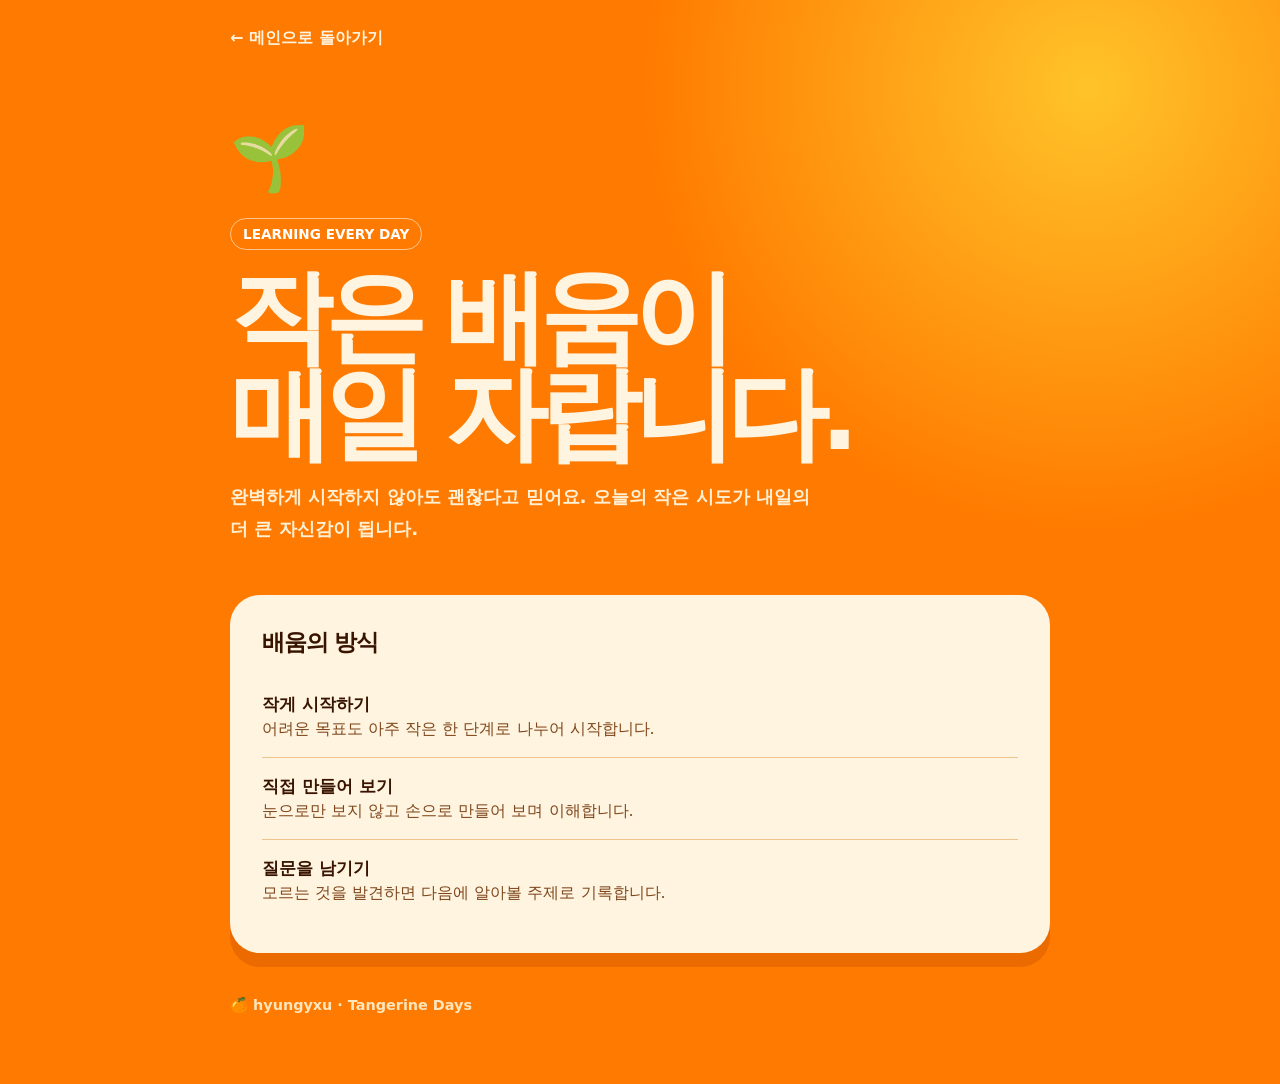
==== learning.html @ 4de5d896 "Add pages for homepage cards" ====
<!doctype html><html lang="ko"><head><meta charset="UTF-8" /><meta name="viewport" content="width=device-width,initial-scale=1.0" /><title>매일 배우기 · hyungyxu</title><link rel="stylesheet" href="detail.css" /></head><body><main class="wrap"><a class="back" href="index.html">← 메인으로 돌아가기</a><section class="hero"><div class="emoji">🌱</div><span class="tag">LEARNING EVERY DAY</span><h1>작은 배움이<br />매일 자랍니다.</h1><p class="lead">완벽하게 시작하지 않아도 괜찮다고 믿어요. 오늘의 작은 시도가 내일의 더 큰 자신감이 됩니다.</p></section><section class="panel"><h2>배움의 방식</h2><ul class="list"><li><strong>작게 시작하기</strong>어려운 목표도 아주 작은 한 단계로 나누어 시작합니다.</li><li><strong>직접 만들어 보기</strong>눈으로만 보지 않고 손으로 만들어 보며 이해합니다.</li><li><strong>질문을 남기기</strong>모르는 것을 발견하면 다음에 알아볼 주제로 기록합니다.</li></ul></section><footer>🍊 hyungyxu · Tangerine Days</footer></main></body></html>
---- detail.css ----
:root { --orange:#ff7a00; --deep:#bd3900; --cream:#fff4df; --ink:#381400; --yellow:#ffca28; }
* { box-sizing:border-box; }
body { min-height:100vh; margin:0; color:var(--ink); background:radial-gradient(circle at 85% 8%,#ffc329 0,transparent 28rem),var(--orange); font-family:Pretendard,"Noto Sans KR",system-ui,sans-serif; }
.wrap { width:min(820px,calc(100% - 40px)); margin:auto; padding:28px 0 70px; }
.back { display:inline-block; color:var(--cream); text-decoration:none; font-weight:900; transition:transform .2s ease; }.back:hover { transform:translateX(-5px); }
.hero { padding:72px 0 50px; }.emoji { font-size:4rem; animation:bob 3.5s ease-in-out infinite; }.tag { display:inline-block; margin-top:22px; padding:7px 12px; border:1px solid rgba(255,255,255,.55); border-radius:99px; color:white; font-size:.85rem; font-weight:900; }
h1 { max-width:670px; margin:18px 0; color:var(--cream); font-size:clamp(3.2rem,9vw,6.4rem); line-height:.95; letter-spacing:-.08em; }.lead { max-width:590px; margin:0; color:#fff0d4; font-size:1.15rem; font-weight:600; line-height:1.75; }
.panel { padding:32px; border-radius:30px; background:var(--cream); box-shadow:0 14px 0 rgba(155,47,0,.2); }.panel h2 { margin:0 0 18px; font-size:1.45rem; letter-spacing:-.05em; }.list { margin:0; padding:0; list-style:none; }.list li { padding:17px 0; border-top:1px solid #f0c58d; color:#7f471d; }.list li:first-child { border-top:0; }.list strong { display:block; color:var(--ink); font-size:1.05rem; margin-bottom:3px; }
footer { padding-top:44px; color:#ffe6bd; font-size:.9rem; font-weight:700; } @keyframes bob { 50% { transform:translateY(-12px) rotate(6deg); } }
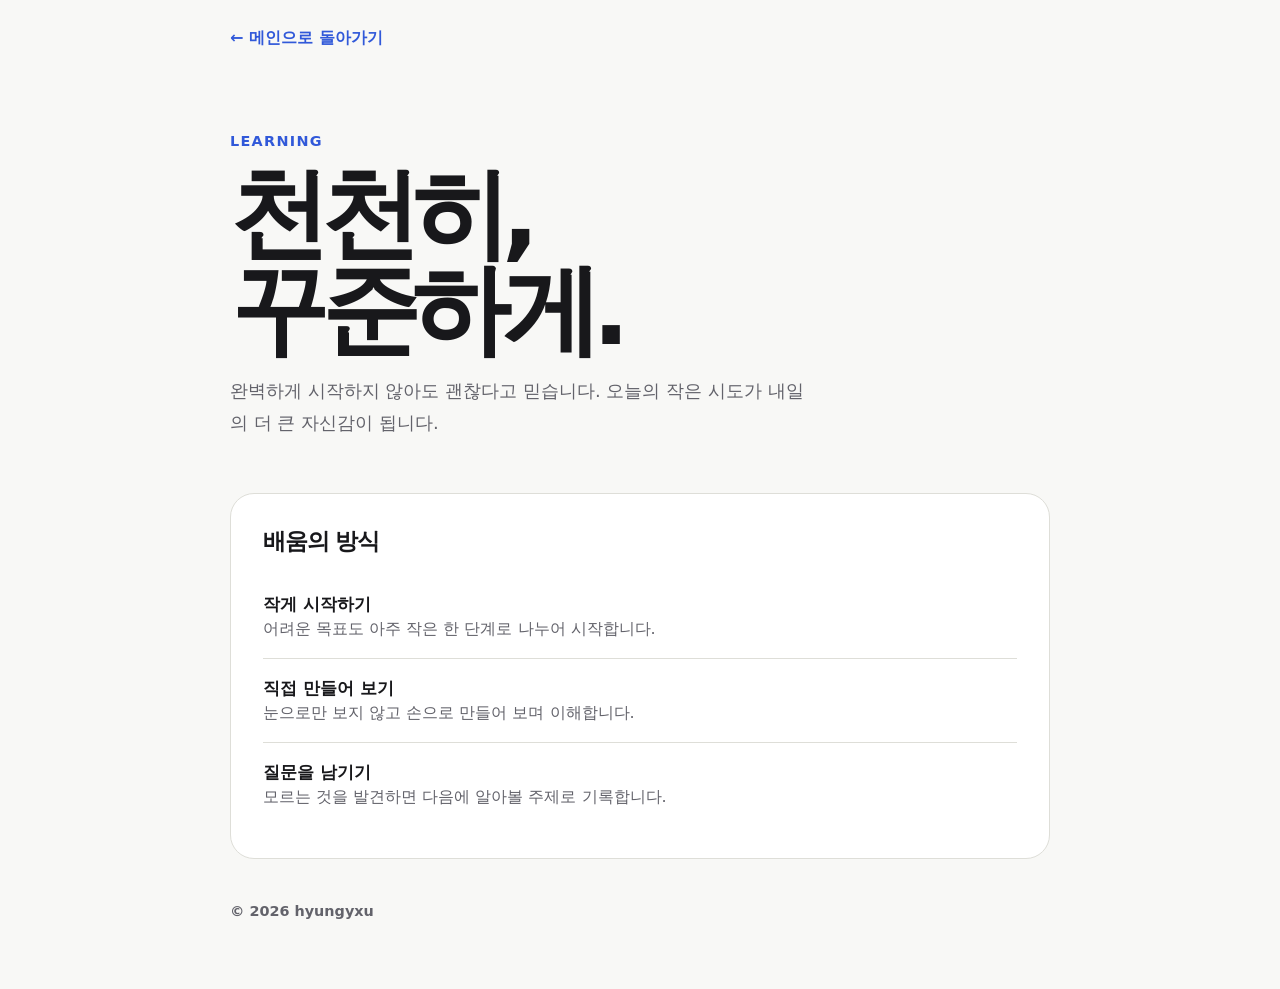
==== commit 1c495c6c: "Redesign as personal introduction site" ====
--- a/learning.html
+++ b/learning.html
@@ -1 +1 @@
-<!doctype html><html lang="ko"><head><meta charset="UTF-8" /><meta name="viewport" content="width=device-width,initial-scale=1.0" /><title>매일 배우기 · hyungyxu</title><link rel="stylesheet" href="detail.css" /></head><body><main class="wrap"><a class="back" href="index.html">← 메인으로 돌아가기</a><section class="hero"><div class="emoji">🌱</div><span class="tag">LEARNING EVERY DAY</span><h1>작은 배움이<br />매일 자랍니다.</h1><p class="lead">완벽하게 시작하지 않아도 괜찮다고 믿어요. 오늘의 작은 시도가 내일의 더 큰 자신감이 됩니다.</p></section><section class="panel"><h2>배움의 방식</h2><ul class="list"><li><strong>작게 시작하기</strong>어려운 목표도 아주 작은 한 단계로 나누어 시작합니다.</li><li><strong>직접 만들어 보기</strong>눈으로만 보지 않고 손으로 만들어 보며 이해합니다.</li><li><strong>질문을 남기기</strong>모르는 것을 발견하면 다음에 알아볼 주제로 기록합니다.</li></ul></section><footer>🍊 hyungyxu · Tangerine Days</footer></main></body></html>
+<!doctype html><html lang="ko"><head><meta charset="UTF-8" /><meta name="viewport" content="width=device-width,initial-scale=1.0" /><title>배우기 · hyungyxu</title><link rel="stylesheet" href="detail.css" /></head><body><main class="wrap"><a class="back" href="index.html">← 메인으로 돌아가기</a><section class="hero"><div class="eyebrow">LEARNING</div><h1>천천히,<br />꾸준하게.</h1><p class="lead">완벽하게 시작하지 않아도 괜찮다고 믿습니다. 오늘의 작은 시도가 내일의 더 큰 자신감이 됩니다.</p></section><section class="panel"><h2>배움의 방식</h2><ul class="list"><li><strong>작게 시작하기</strong>어려운 목표도 아주 작은 한 단계로 나누어 시작합니다.</li><li><strong>직접 만들어 보기</strong>눈으로만 보지 않고 손으로 만들어 보며 이해합니다.</li><li><strong>질문을 남기기</strong>모르는 것을 발견하면 다음에 알아볼 주제로 기록합니다.</li></ul></section><footer>© 2026 hyungyxu</footer></main></body></html>
--- a/detail.css
+++ b/detail.css
@@ -1,9 +1,5 @@
-:root { --orange:#ff7a00; --deep:#bd3900; --cream:#fff4df; --ink:#381400; --yellow:#ffca28; }
-* { box-sizing:border-box; }
-body { min-height:100vh; margin:0; color:var(--ink); background:radial-gradient(circle at 85% 8%,#ffc329 0,transparent 28rem),var(--orange); font-family:Pretendard,"Noto Sans KR",system-ui,sans-serif; }
-.wrap { width:min(820px,calc(100% - 40px)); margin:auto; padding:28px 0 70px; }
-.back { display:inline-block; color:var(--cream); text-decoration:none; font-weight:900; transition:transform .2s ease; }.back:hover { transform:translateX(-5px); }
-.hero { padding:72px 0 50px; }.emoji { font-size:4rem; animation:bob 3.5s ease-in-out infinite; }.tag { display:inline-block; margin-top:22px; padding:7px 12px; border:1px solid rgba(255,255,255,.55); border-radius:99px; color:white; font-size:.85rem; font-weight:900; }
-h1 { max-width:670px; margin:18px 0; color:var(--cream); font-size:clamp(3.2rem,9vw,6.4rem); line-height:.95; letter-spacing:-.08em; }.lead { max-width:590px; margin:0; color:#fff0d4; font-size:1.15rem; font-weight:600; line-height:1.75; }
-.panel { padding:32px; border-radius:30px; background:var(--cream); box-shadow:0 14px 0 rgba(155,47,0,.2); }.panel h2 { margin:0 0 18px; font-size:1.45rem; letter-spacing:-.05em; }.list { margin:0; padding:0; list-style:none; }.list li { padding:17px 0; border-top:1px solid #f0c58d; color:#7f471d; }.list li:first-child { border-top:0; }.list strong { display:block; color:var(--ink); font-size:1.05rem; margin-bottom:3px; }
-footer { padding-top:44px; color:#ffe6bd; font-size:.9rem; font-weight:700; } @keyframes bob { 50% { transform:translateY(-12px) rotate(6deg); } }
+:root { --ink:#18181b; --muted:#63636b; --paper:#f8f8f6; --line:#deded8; --accent:#3159d9; --soft:#e8edff; }
+* { box-sizing:border-box; } body { min-height:100vh; margin:0; color:var(--ink); background:var(--paper); font-family:Pretendard,"Noto Sans KR",system-ui,sans-serif; }
+.wrap { width:min(820px,calc(100% - 40px)); margin:auto; padding:28px 0 70px; }.back { display:inline-block; color:var(--accent); text-decoration:none; font-weight:900; transition:transform .2s ease; }.back:hover { transform:translateX(-5px); }
+.hero { padding:84px 0 54px; }.eyebrow { color:var(--accent); font-size:.9rem; font-weight:900; letter-spacing:.09em; }h1 { max-width:670px; margin:17px 0; font-size:clamp(3.2rem,9vw,6.2rem); line-height:.97; letter-spacing:-.085em; }.lead { max-width:590px; margin:0; color:var(--muted); font-size:1.13rem; line-height:1.75; }
+.panel { padding:32px; border:1px solid var(--line); border-radius:24px; background:white; }.panel h2 { margin:0 0 18px; font-size:1.45rem; letter-spacing:-.05em; }.list { margin:0; padding:0; list-style:none; }.list li { padding:18px 0; border-top:1px solid var(--line); color:var(--muted); }.list li:first-child { border-top:0; }.list strong { display:block; margin-bottom:3px; color:var(--ink); font-size:1.05rem; }footer { padding-top:44px; color:var(--muted); font-size:.9rem; font-weight:700; }
